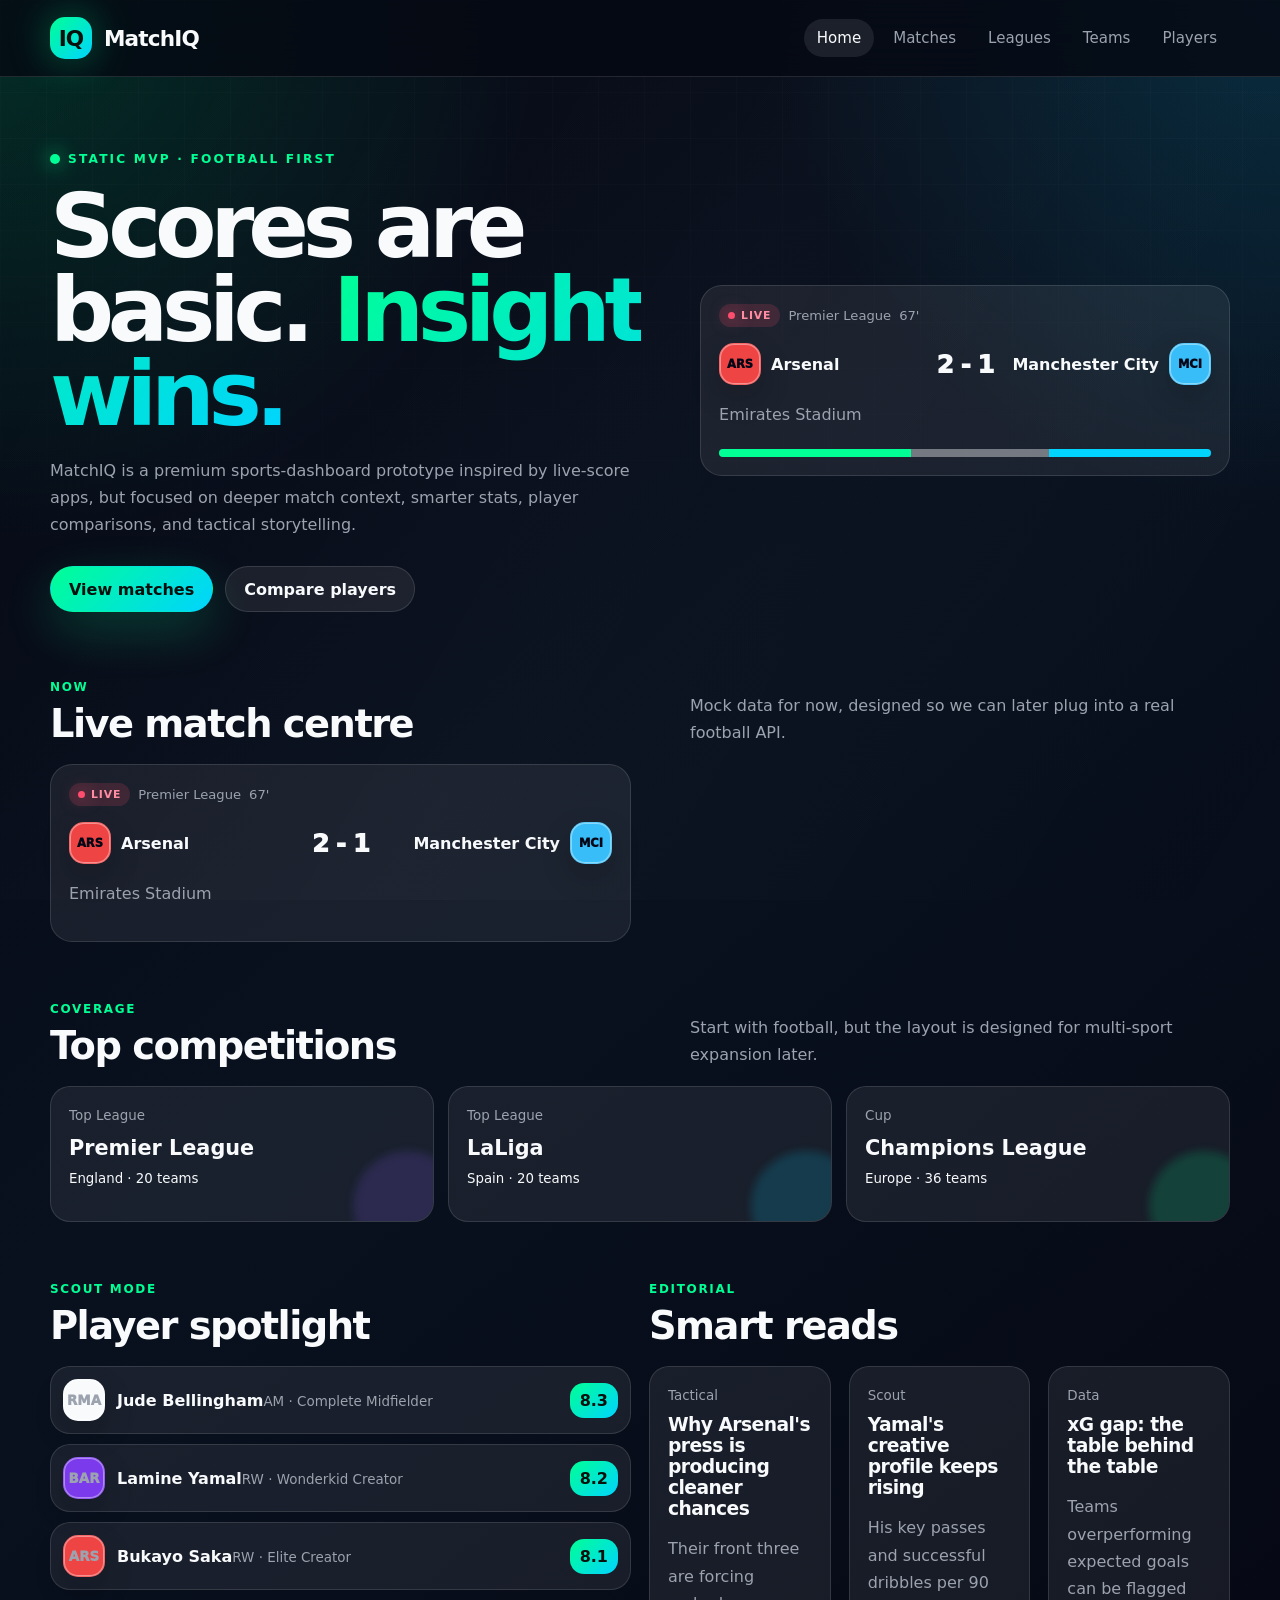
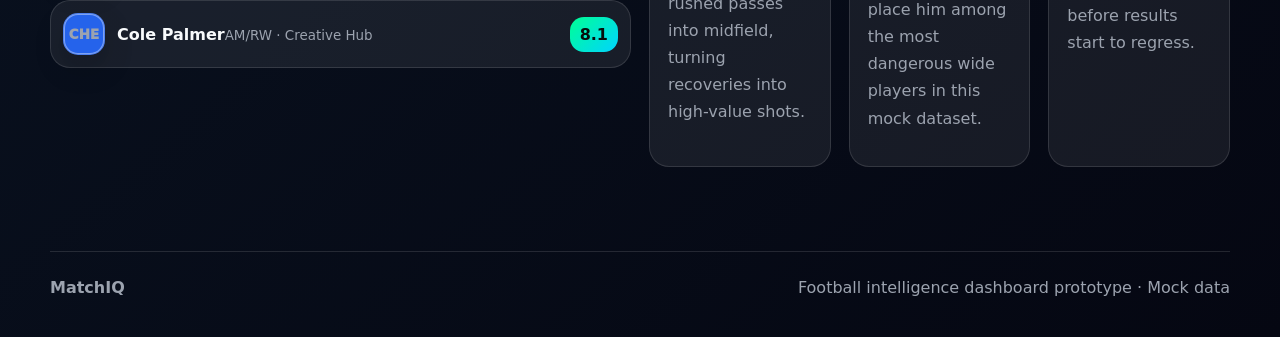
==== index.html @ c5a7440e "Add files via upload" ====
<!DOCTYPE html>
<html lang="en">
<head>
  <meta charset="UTF-8" />
  <meta name="viewport" content="width=device-width, initial-scale=1.0" />
  <title>MatchIQ | Football Intelligence Dashboard</title>
  <meta name="description" content="A premium football-first sports dashboard prototype with live-style matches, stats, teams, leagues, and player analysis." />
  <link rel="stylesheet" href="css/style.css" />
</head>
<body data-page="home">
  <header class="site-header">
    <div class="header-inner">
      <a class="brand" href="index.html"><span class="brand-mark">IQ</span>MatchIQ</a>
      <nav class="site-nav">
        <a href="index.html" data-nav="home">Home</a>
        <a href="matches.html" data-nav="matches">Matches</a>
        <a href="leagues.html" data-nav="leagues">Leagues</a>
        <a href="teams.html" data-nav="teams">Teams</a>
        <a href="players.html" data-nav="players">Players</a>
      </nav>
      <button class="mobile-toggle" id="mobile-toggle" aria-label="Open navigation">Menu</button>
    </div>
  </header>

  <main class="page-shell">
    <section class="hero">
      <div>
        <span class="eyebrow">Static MVP · Football first</span>
        <h1>Scores are basic. <span>Insight wins.</span></h1>
        <p>MatchIQ is a premium sports-dashboard prototype inspired by live-score apps, but focused on deeper match context, smarter stats, player comparisons, and tactical storytelling.</p>
        <div class="hero-actions">
          <a class="btn primary" href="matches.html">View matches</a>
          <a class="btn" href="players.html">Compare players</a>
        </div>
      </div>
      <div id="featured-match"></div>
    </section>

    <section class="section">
      <div class="section-title">
        <div><span>Now</span><h2>Live match centre</h2></div>
        <p>Mock data for now, designed so we can later plug into a real football API.</p>
      </div>
      <div id="live-list" class="grid-2"></div>
    </section>

    <section class="section">
      <div class="section-title">
        <div><span>Coverage</span><h2>Top competitions</h2></div>
        <p>Start with football, but the layout is designed for multi-sport expansion later.</p>
      </div>
      <div id="league-strip" class="league-strip"></div>
    </section>

    <section class="section grid-2">
      <div>
        <div class="section-title"><div><span>Scout mode</span><h2>Player spotlight</h2></div></div>
        <div id="player-spotlight"></div>
      </div>
      <div>
        <div class="section-title"><div><span>Editorial</span><h2>Smart reads</h2></div></div>
        <div id="news-grid" class="grid-3"></div>
      </div>
    </section>
  </main>

  <footer class="footer">
    <strong>MatchIQ</strong>
    <span>Football intelligence dashboard prototype · Mock data</span>
  </footer>

  <script src="js/data.js"></script>
  <script src="js/app.js"></script>
</body>
</html>
---- css/style.css ----
:root {
  --bg: #060913;
  --bg-2: #0b1020;
  --card: rgba(255, 255, 255, 0.075);
  --card-strong: rgba(255, 255, 255, 0.12);
  --line: rgba(255, 255, 255, 0.12);
  --text: #f8fafc;
  --muted: #9ca3af;
  --accent: #00ff95;
  --accent-2: #00d4ff;
  --danger: #ff4d6d;
  --warning: #ffb020;
  --shadow: 0 24px 70px rgba(0, 0, 0, 0.45);
  --radius: 24px;
}

* {
  box-sizing: border-box;
}

html {
  scroll-behavior: smooth;
}

body {
  margin: 0;
  min-height: 100vh;
  font-family: Inter, ui-sans-serif, system-ui, -apple-system, BlinkMacSystemFont, "Segoe UI", sans-serif;
  color: var(--text);
  background:
    radial-gradient(circle at top left, rgba(0, 255, 149, 0.16), transparent 34rem),
    radial-gradient(circle at top right, rgba(0, 212, 255, 0.14), transparent 32rem),
    linear-gradient(140deg, #050712 0%, #09111f 45%, #050712 100%);
}

body::before {
  content: "";
  position: fixed;
  inset: 0;
  pointer-events: none;
  background-image:
    linear-gradient(rgba(255,255,255,0.035) 1px, transparent 1px),
    linear-gradient(90deg, rgba(255,255,255,0.035) 1px, transparent 1px);
  background-size: 46px 46px;
  mask-image: linear-gradient(to bottom, rgba(0,0,0,0.55), transparent 75%);
}

body::after {
  content: "";
  position: fixed;
  inset: 0;
  pointer-events: none;
  background: linear-gradient(120deg, transparent, rgba(255,255,255,0.035), transparent);
  opacity: 0.55;
}

a {
  color: inherit;
  text-decoration: none;
}

p {
  color: var(--muted);
  line-height: 1.7;
}

img, svg {
  max-width: 100%;
}

.page-shell {
  width: min(1180px, calc(100% - 32px));
  margin: 0 auto;
  position: relative;
  z-index: 1;
}

.site-header {
  position: sticky;
  top: 0;
  z-index: 50;
  border-bottom: 1px solid var(--line);
  background: rgba(6, 9, 19, 0.82);
  backdrop-filter: blur(18px);
}

.header-inner {
  width: min(1180px, calc(100% - 32px));
  margin: 0 auto;
  min-height: 76px;
  display: flex;
  align-items: center;
  justify-content: space-between;
  gap: 20px;
}

.brand {
  display: flex;
  align-items: center;
  gap: 12px;
  font-weight: 900;
  letter-spacing: -0.04em;
  font-size: 1.35rem;
}

.brand-mark {
  width: 42px;
  height: 42px;
  display: grid;
  place-items: center;
  border-radius: 15px;
  color: #06100d;
  background: linear-gradient(135deg, var(--accent), var(--accent-2));
  box-shadow: 0 0 40px rgba(0, 255, 149, 0.35);
}

.site-nav {
  display: flex;
  align-items: center;
  gap: 6px;
}

.site-nav a {
  color: var(--muted);
  padding: 10px 13px;
  border-radius: 999px;
  font-size: 0.94rem;
  transition: 0.25s ease;
}

.site-nav a:hover,
.site-nav a.active {
  color: var(--text);
  background: rgba(255, 255, 255, 0.09);
}

.mobile-toggle {
  display: none;
  border: 1px solid var(--line);
  color: var(--text);
  background: var(--card);
  border-radius: 12px;
  padding: 9px 11px;
}

.hero {
  padding: 72px 0 36px;
  display: grid;
  grid-template-columns: 1.08fr 0.92fr;
  align-items: center;
  gap: 28px;
}

.hero h1,
.page-hero h1 {
  font-size: clamp(2.5rem, 7vw, 5.8rem);
  line-height: 0.94;
  letter-spacing: -0.07em;
  margin: 0 0 20px;
}

.hero h1 span,
.page-hero h1 span {
  color: transparent;
  background: linear-gradient(135deg, var(--accent), var(--accent-2));
  -webkit-background-clip: text;
  background-clip: text;
}

.eyebrow {
  display: inline-flex;
  align-items: center;
  gap: 8px;
  color: var(--accent);
  font-size: 0.76rem;
  letter-spacing: 0.18em;
  text-transform: uppercase;
  font-weight: 800;
  margin-bottom: 18px;
}

.eyebrow::before {
  content: "";
  width: 10px;
  height: 10px;
  border-radius: 50%;
  background: var(--accent);
  box-shadow: 0 0 20px var(--accent);
}

.hero-actions,
.filter-row {
  display: flex;
  flex-wrap: wrap;
  align-items: center;
  gap: 12px;
  margin-top: 28px;
}

.btn {
  display: inline-flex;
  align-items: center;
  justify-content: center;
  min-height: 46px;
  padding: 0 18px;
  border-radius: 999px;
  border: 1px solid var(--line);
  background: var(--card);
  color: var(--text);
  font-weight: 800;
  transition: 0.25s ease;
}

.btn.primary {
  color: #06100d;
  border-color: transparent;
  background: linear-gradient(135deg, var(--accent), var(--accent-2));
  box-shadow: 0 18px 50px rgba(0, 255, 149, 0.2);
}

.btn:hover {
  transform: translateY(-2px);
  background: var(--card-strong);
}

.btn.primary:hover {
  background: linear-gradient(135deg, var(--accent-2), var(--accent));
}

.panel {
  border: 1px solid var(--line);
  background: linear-gradient(180deg, rgba(255,255,255,0.11), rgba(255,255,255,0.055));
  box-shadow: var(--shadow);
  border-radius: var(--radius);
  overflow: hidden;
}

.panel-pad {
  padding: 22px;
}

.section {
  padding: 28px 0;
}

.section-title {
  display: flex;
  justify-content: space-between;
  align-items: end;
  gap: 22px;
  margin-bottom: 18px;
}

.section-title h2 {
  margin: 6px 0 0;
  font-size: clamp(1.5rem, 3vw, 2.4rem);
  letter-spacing: -0.04em;
}

.section-title span {
  color: var(--accent);
  text-transform: uppercase;
  letter-spacing: 0.14em;
  font-size: 0.75rem;
  font-weight: 900;
}

.section-title p {
  max-width: 540px;
  margin: 0;
}

.grid-2 {
  display: grid;
  grid-template-columns: 1fr 1fr;
  gap: 18px;
}

.grid-3 {
  display: grid;
  grid-template-columns: repeat(3, 1fr);
  gap: 18px;
}

.match-card {
  display: block;
  border: 1px solid var(--line);
  border-radius: 22px;
  padding: 18px;
  background: rgba(255, 255, 255, 0.07);
  transition: 0.25s ease;
  min-height: 168px;
}

.match-card:hover {
  transform: translateY(-3px);
  border-color: rgba(0, 255, 149, 0.4);
  background: rgba(255, 255, 255, 0.1);
}

.match-card.compact {
  min-height: unset;
}

.match-meta {
  display: flex;
  align-items: center;
  flex-wrap: wrap;
  gap: 8px;
  color: var(--muted);
  font-size: 0.82rem;
  margin-bottom: 16px;
}

.center-meta {
  justify-content: center;
}

.status-pill {
  display: inline-flex;
  align-items: center;
  gap: 6px;
  border-radius: 999px;
  padding: 5px 9px;
  font-weight: 900;
  color: var(--text);
  background: rgba(255,255,255,0.12);
  text-transform: uppercase;
  letter-spacing: 0.08em;
  font-size: 0.68rem;
}

.status-pill.live {
  background: rgba(255, 77, 109, 0.16);
  color: #ff8ea3;
}

.status-pill.live::before {
  content: "";
  width: 7px;
  height: 7px;
  border-radius: 50%;
  background: var(--danger);
  box-shadow: 0 0 18px var(--danger);
}

.status-pill.ft {
  color: #d1d5db;
}

.status-pill.scheduled {
  color: #9be7ff;
}

.match-row {
  display: grid;
  grid-template-columns: 1fr auto 1fr;
  align-items: center;
  gap: 12px;
}

.team-line {
  display: flex;
  align-items: center;
  gap: 10px;
  min-width: 0;
}

.team-line strong {
  overflow: hidden;
  text-overflow: ellipsis;
  white-space: nowrap;
}

.team-line.away {
  justify-content: flex-end;
  text-align: right;
}

.team-badge {
  flex: 0 0 auto;
  display: inline-grid;
  place-items: center;
  width: 42px;
  height: 42px;
  border-radius: 15px;
  color: #020617;
  font-size: 0.72rem;
  font-weight: 1000;
  background: var(--badge, var(--accent));
  border: 1px solid rgba(255,255,255,0.2);
  box-shadow: inset 0 0 0 1px rgba(255,255,255,0.4), 0 12px 30px rgba(0,0,0,0.2);
}

.score,
.match-time,
.big-score {
  font-weight: 1000;
  letter-spacing: -0.04em;
}

.score {
  font-size: 1.55rem;
}

.match-time {
  color: var(--accent);
}

.mini-prob {
  display: flex;
  overflow: hidden;
  height: 8px;
  margin-top: 20px;
  border-radius: 999px;
  background: rgba(255,255,255,0.1);
}

.mini-prob span:nth-child(1) { background: var(--accent); }
.mini-prob span:nth-child(2) { background: rgba(255,255,255,0.32); }
.mini-prob span:nth-child(3) { background: var(--accent-2); }

.league-strip {
  display: grid;
  grid-template-columns: repeat(3, 1fr);
  gap: 14px;
}

.league-tile,
.news-card,
.player-mini,
.team-card,
.player-card,
.lineup-card {
  border: 1px solid var(--line);
  border-radius: 20px;
  background: rgba(255,255,255,0.07);
}

.league-tile {
  position: relative;
  overflow: hidden;
  padding: 18px;
  min-height: 136px;
  transition: 0.25s ease;
}

.league-tile::before {
  content: "";
  position: absolute;
  inset: auto -30px -40px auto;
  width: 110px;
  height: 110px;
  border-radius: 50%;
  background: var(--accent);
  opacity: 0.16;
  filter: blur(4px);
}

.league-tile:hover {
  transform: translateY(-3px);
  border-color: color-mix(in srgb, var(--accent), white 10%);
}

.league-tile span,
.news-card span,
.player-mini span,
.team-card span,
.player-card span {
  color: var(--muted);
  font-size: 0.84rem;
}

.league-tile strong {
  display: block;
  margin: 12px 0 8px;
  font-size: 1.3rem;
}

.player-mini {
  display: grid;
  grid-template-columns: auto 1fr auto;
  align-items: center;
  gap: 12px;
  padding: 12px;
  margin-bottom: 10px;
}

.player-mini b,
.player-top b {
  color: #06100d;
  background: linear-gradient(135deg, var(--accent), var(--accent-2));
  border-radius: 14px;
  padding: 8px 10px;
}

.news-card {
  padding: 18px;
}

.news-card h3 {
  margin: 10px 0 8px;
  letter-spacing: -0.03em;
}

.page-hero {
  padding: 58px 0 28px;
}

select {
  color: var(--text);
  border: 1px solid var(--line);
  background: #0b1020;
  border-radius: 999px;
  padding: 13px 16px;
  min-width: 180px;
}

.matches-list {
  display: grid;
  grid-template-columns: repeat(2, 1fr);
  gap: 16px;
}

.match-detail-card {
  border: 1px solid var(--line);
  border-radius: 30px;
  padding: 28px;
  background: linear-gradient(180deg, rgba(255,255,255,0.13), rgba(255,255,255,0.055));
  box-shadow: var(--shadow);
}

.detail-scoreboard {
  display: grid;
  grid-template-columns: 1fr auto 1fr;
  align-items: center;
  gap: 24px;
  text-align: center;
}

.detail-scoreboard .team-badge {
  width: 64px;
  height: 64px;
  margin-bottom: 12px;
}

.detail-scoreboard h2 {
  margin: 0;
  font-size: clamp(1.5rem, 3vw, 2.4rem);
  letter-spacing: -0.04em;
}

.big-score {
  font-size: clamp(2.7rem, 7vw, 5.6rem);
  color: transparent;
  background: linear-gradient(135deg, var(--accent), var(--accent-2));
  -webkit-background-clip: text;
  background-clip: text;
}

.insight {
  max-width: 820px;
  margin: 22px auto 0;
  text-align: center;
}

.stat-bar {
  margin-bottom: 16px;
}

.stat-values {
  display: grid;
  grid-template-columns: 72px 1fr 72px;
  align-items: center;
  gap: 12px;
  margin-bottom: 8px;
}

.stat-values span {
  text-align: center;
  color: var(--muted);
  font-size: 0.9rem;
}

.stat-values strong:last-child {
  text-align: right;
}

.bar-track {
  height: 9px;
  overflow: hidden;
  border-radius: 999px;
  background: rgba(0, 212, 255, 0.26);
}

.bar-track span {
  display: block;
  height: 100%;
  border-radius: 999px;
  background: linear-gradient(90deg, var(--accent), var(--accent-2));
}

.timeline-item {
  display: grid;
  grid-template-columns: 52px 1fr;
  gap: 14px;
  padding: 14px;
  border: 1px solid var(--line);
  border-radius: 18px;
  background: rgba(255,255,255,0.06);
  margin-bottom: 10px;
}

.timeline-item > span {
  color: var(--accent);
  font-weight: 900;
}

.timeline-item p {
  margin: 4px 0 0;
}

.away-event > span {
  color: var(--accent-2);
}

.lineup-grid {
  display: grid;
  grid-template-columns: 1fr 1fr;
  gap: 14px;
}

.lineup-card {
  padding: 18px;
}

.lineup-card h3 {
  display: flex;
  justify-content: space-between;
  margin: 0 0 12px;
}

.lineup-card h3 span {
  color: var(--accent);
}

.lineup-card p {
  margin: 0;
  padding: 9px 0;
  border-bottom: 1px solid rgba(255,255,255,0.08);
}

.table-shell {
  overflow-x: auto;
  border: 1px solid var(--line);
  border-radius: 22px;
  background: rgba(255,255,255,0.06);
}

table {
  width: 100%;
  border-collapse: collapse;
  min-width: 760px;
}

th,
td {
  padding: 14px;
  border-bottom: 1px solid rgba(255,255,255,0.08);
  text-align: left;
}

th {
  color: var(--muted);
  font-size: 0.78rem;
  text-transform: uppercase;
  letter-spacing: 0.12em;
}

.table-team {
  display: inline-flex;
  align-items: center;
  gap: 10px;
  font-weight: 800;
}

.table-team .team-badge {
  width: 34px;
  height: 34px;
  border-radius: 12px;
}

.league-section {
  scroll-margin-top: 100px;
  margin-bottom: 32px;
}

.team-grid,
.players-grid {
  display: grid;
  grid-template-columns: repeat(3, 1fr);
  gap: 16px;
}

.team-card,
.player-card {
  padding: 18px;
}

.team-card-head,
.player-top {
  display: flex;
  align-items: center;
  justify-content: space-between;
  gap: 14px;
  margin-bottom: 14px;
}

.team-card-head > div {
  min-width: 0;
}

.team-card-head h3,
.player-top h3 {
  margin: 0 0 3px;
  letter-spacing: -0.03em;
}

.metric-row {
  display: flex;
  align-items: center;
  justify-content: space-between;
  border-top: 1px solid rgba(255,255,255,0.08);
  padding: 10px 0;
}

.metric-row span {
  color: var(--muted);
}

.tag-wrap {
  display: flex;
  flex-wrap: wrap;
  gap: 8px;
  margin-top: 12px;
}

.tag-wrap span {
  color: var(--text);
  border: 1px solid var(--line);
  background: rgba(255,255,255,0.06);
  padding: 7px 9px;
  border-radius: 999px;
  font-size: 0.82rem;
}

.player-top {
  align-items: flex-start;
}

.player-stats {
  display: grid;
  grid-template-columns: repeat(4, 1fr);
  gap: 8px;
  margin-top: 16px;
}

.player-stats span {
  display: grid;
  gap: 4px;
  border: 1px solid rgba(255,255,255,0.08);
  border-radius: 14px;
  padding: 10px;
  text-align: center;
}

.player-stats strong {
  color: var(--accent);
  font-size: 1.1rem;
}

.compare-box {
  border: 1px solid var(--line);
  border-radius: 24px;
  background: rgba(255,255,255,0.065);
  padding: 20px;
  margin-bottom: 24px;
}

.compare-head {
  display: grid;
  grid-template-columns: 1fr auto 1fr;
  text-align: center;
  gap: 12px;
  margin-bottom: 18px;
  font-size: 1.15rem;
}

.compare-head span {
  color: var(--muted);
}

.empty-state {
  border: 1px dashed var(--line);
  color: var(--muted);
  border-radius: 20px;
  padding: 24px;
  text-align: center;
}

.footer {
  width: min(1180px, calc(100% - 32px));
  margin: 56px auto 0;
  padding: 26px 0 40px;
  color: var(--muted);
  border-top: 1px solid var(--line);
  display: flex;
  justify-content: space-between;
  gap: 18px;
  flex-wrap: wrap;
  position: relative;
  z-index: 1;
}

@media (max-width: 900px) {
  .hero,
  .grid-2,
  .matches-list,
  .lineup-grid,
  .detail-scoreboard {
    grid-template-columns: 1fr;
  }

  .detail-scoreboard {
    gap: 12px;
  }

  .league-strip,
  .grid-3,
  .team-grid,
  .players-grid {
    grid-template-columns: 1fr 1fr;
  }
}

@media (max-width: 720px) {
  .mobile-toggle {
    display: inline-flex;
  }

  .site-nav {
    display: none;
    position: absolute;
    left: 16px;
    right: 16px;
    top: 76px;
    flex-direction: column;
    align-items: stretch;
    padding: 12px;
    border: 1px solid var(--line);
    border-radius: 18px;
    background: rgba(6, 9, 19, 0.96);
  }

  .site-nav.open {
    display: flex;
  }

  .site-nav a {
    border-radius: 12px;
  }

  .hero {
    padding-top: 48px;
  }

  .section-title {
    display: block;
  }

  .league-strip,
  .team-grid,
  .players-grid,
  .grid-3 {
    grid-template-columns: 1fr;
  }

  .match-row {
    grid-template-columns: 1fr;
    text-align: left;
  }

  .team-line.away {
    justify-content: flex-start;
    text-align: left;
  }

  .score,
  .match-time {
    padding-left: 52px;
  }

  .player-stats {
    grid-template-columns: 1fr 1fr;
  }
}
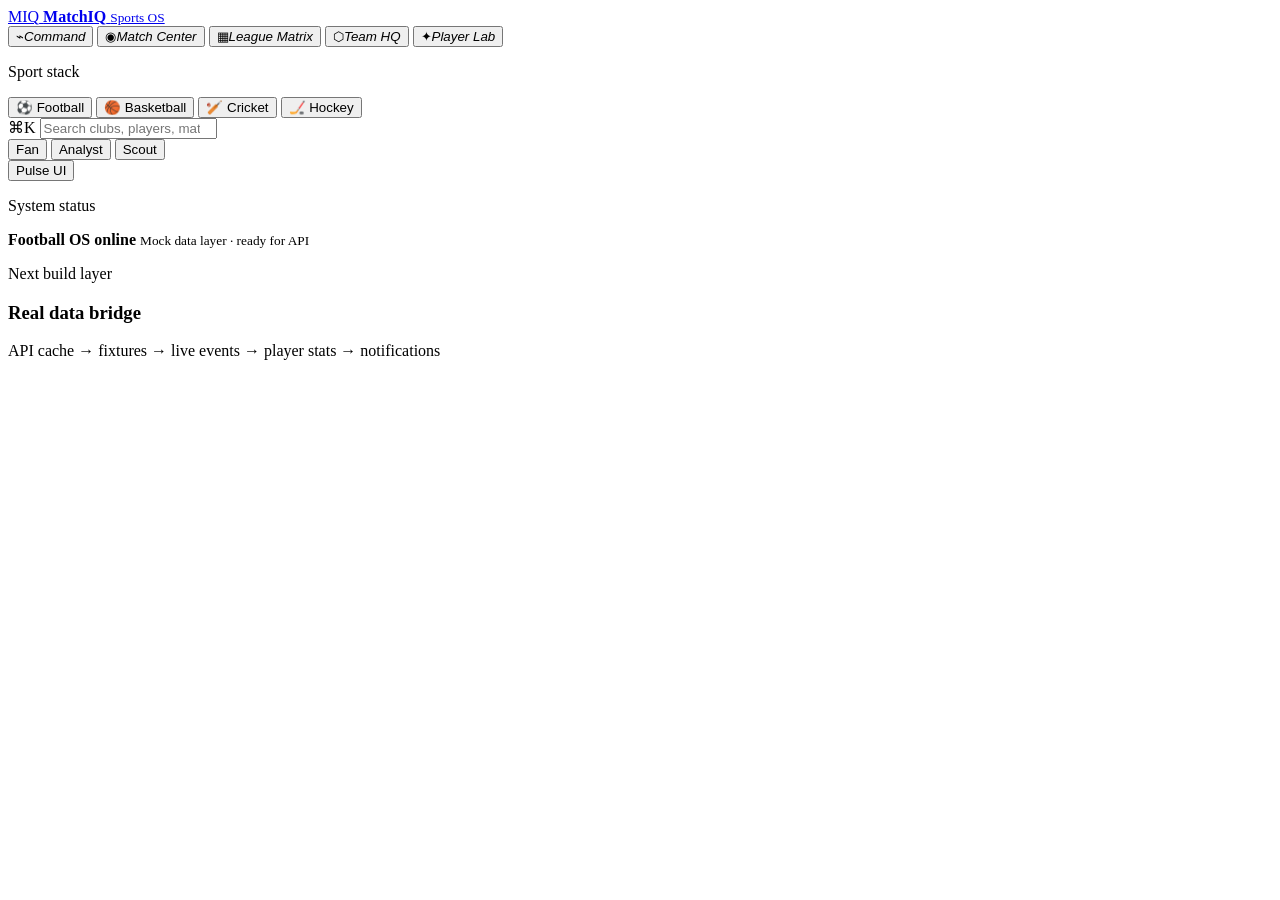
==== commit 969567b3: "Add files via upload" ====
--- a/index.html
+++ b/index.html
@@ -3,73 +3,90 @@
 <head>
   <meta charset="UTF-8" />
   <meta name="viewport" content="width=device-width, initial-scale=1.0" />
-  <title>MatchIQ | Football Intelligence Dashboard</title>
-  <meta name="description" content="A premium football-first sports dashboard prototype with live-style matches, stats, teams, leagues, and player analysis." />
-  <link rel="stylesheet" href="css/style.css" />
+  <title>MatchIQ OS — Football Intelligence Command Center</title>
+  <meta name="description" content="A football-first sports intelligence dashboard prototype with live-style match modules, analytics, player comparison, and scout mode." />
+  <link rel="preconnect" href="https://fonts.googleapis.com">
+  <link rel="preconnect" href="https://fonts.gstatic.com" crossorigin>
+  <link href="https://fonts.googleapis.com/css2?family=Inter:wght@400;500;600;700;800;900&family=JetBrains+Mono:wght@400;500;700&display=swap" rel="stylesheet">
+  <link rel="stylesheet" href="styles/main.css" />
 </head>
-<body data-page="home">
-  <header class="site-header">
-    <div class="header-inner">
-      <a class="brand" href="index.html"><span class="brand-mark">IQ</span>MatchIQ</a>
-      <nav class="site-nav">
-        <a href="index.html" data-nav="home">Home</a>
-        <a href="matches.html" data-nav="matches">Matches</a>
-        <a href="leagues.html" data-nav="leagues">Leagues</a>
-        <a href="teams.html" data-nav="teams">Teams</a>
-        <a href="players.html" data-nav="players">Players</a>
+<body>
+  <div class="noise-layer" aria-hidden="true"></div>
+  <div class="orb orb-a" aria-hidden="true"></div>
+  <div class="orb orb-b" aria-hidden="true"></div>
+  <div class="orb orb-c" aria-hidden="true"></div>
+
+  <div class="app-shell">
+    <aside class="os-rail" aria-label="Primary navigation">
+      <a href="#command" class="brand-lockup" data-route="command" aria-label="MatchIQ home">
+        <span class="brand-mark">MIQ</span>
+        <span class="brand-copy">
+          <strong>MatchIQ</strong>
+          <small>Sports OS</small>
+        </span>
+      </a>
+
+      <nav class="rail-nav">
+        <button class="nav-item active" data-route="command"><span>⌁</span><em>Command</em></button>
+        <button class="nav-item" data-route="matches"><span>◉</span><em>Match Center</em></button>
+        <button class="nav-item" data-route="league"><span>▦</span><em>League Matrix</em></button>
+        <button class="nav-item" data-route="team"><span>⬡</span><em>Team HQ</em></button>
+        <button class="nav-item" data-route="players"><span>✦</span><em>Player Lab</em></button>
       </nav>
-      <button class="mobile-toggle" id="mobile-toggle" aria-label="Open navigation">Menu</button>
-    </div>
-  </header>
 
-  <main class="page-shell">
-    <section class="hero">
-      <div>
-        <span class="eyebrow">Static MVP · Football first</span>
-        <h1>Scores are basic. <span>Insight wins.</span></h1>
-        <p>MatchIQ is a premium sports-dashboard prototype inspired by live-score apps, but focused on deeper match context, smarter stats, player comparisons, and tactical storytelling.</p>
-        <div class="hero-actions">
-          <a class="btn primary" href="matches.html">View matches</a>
-          <a class="btn" href="players.html">Compare players</a>
+      <div class="sport-switcher" aria-label="Sports roadmap">
+        <p>Sport stack</p>
+        <button class="sport-pill active">⚽ Football</button>
+        <button class="sport-pill locked">🏀 Basketball</button>
+        <button class="sport-pill locked">🏏 Cricket</button>
+        <button class="sport-pill locked">🏒 Hockey</button>
+      </div>
+    </aside>
+
+    <main class="main-stage">
+      <header class="topbar">
+        <div class="search-unit">
+          <span>⌘K</span>
+          <input id="globalSearch" type="search" placeholder="Search clubs, players, matches, insights..." autocomplete="off" />
+          <div id="searchResults" class="search-results" role="listbox"></div>
+        </div>
+
+        <div class="mode-toggle" role="group" aria-label="Interface mode">
+          <button class="mode-btn active" data-mode="fan">Fan</button>
+          <button class="mode-btn" data-mode="analyst">Analyst</button>
+          <button class="mode-btn" data-mode="scout">Scout</button>
+        </div>
+
+        <button id="themePulse" class="pulse-action" type="button">Pulse UI</button>
+      </header>
+
+      <section class="ticker" aria-label="Live match ticker">
+        <div class="ticker-track" id="tickerTrack"></div>
+      </section>
+
+      <div id="routeRoot" class="route-root"></div>
+    </main>
+
+    <aside class="intel-dock" aria-label="Intelligence dock">
+      <div class="dock-card live-sensor">
+        <div class="sensor-ring"><span></span></div>
+        <div>
+          <p>System status</p>
+          <strong>Football OS online</strong>
+          <small>Mock data layer · ready for API</small>
         </div>
       </div>
-      <div id="featured-match"></div>
-    </section>
 
-    <section class="section">
-      <div class="section-title">
-        <div><span>Now</span><h2>Live match centre</h2></div>
-        <p>Mock data for now, designed so we can later plug into a real football API.</p>
+      <div class="dock-card" id="dockInsight"></div>
+      <div class="dock-card" id="dockWatchlist"></div>
+      <div class="dock-card compact-dock">
+        <p class="eyebrow">Next build layer</p>
+        <h3>Real data bridge</h3>
+        <span>API cache → fixtures → live events → player stats → notifications</span>
       </div>
-      <div id="live-list" class="grid-2"></div>
-    </section>
+    </aside>
+  </div>
 
-    <section class="section">
-      <div class="section-title">
-        <div><span>Coverage</span><h2>Top competitions</h2></div>
-        <p>Start with football, but the layout is designed for multi-sport expansion later.</p>
-      </div>
-      <div id="league-strip" class="league-strip"></div>
-    </section>
-
-    <section class="section grid-2">
-      <div>
-        <div class="section-title"><div><span>Scout mode</span><h2>Player spotlight</h2></div></div>
-        <div id="player-spotlight"></div>
-      </div>
-      <div>
-        <div class="section-title"><div><span>Editorial</span><h2>Smart reads</h2></div></div>
-        <div id="news-grid" class="grid-3"></div>
-      </div>
-    </section>
-  </main>
-
-  <footer class="footer">
-    <strong>MatchIQ</strong>
-    <span>Football intelligence dashboard prototype · Mock data</span>
-  </footer>
-
-  <script src="js/data.js"></script>
-  <script src="js/app.js"></script>
+  <script type="module" src="scripts/app.js"></script>
 </body>
 </html>
